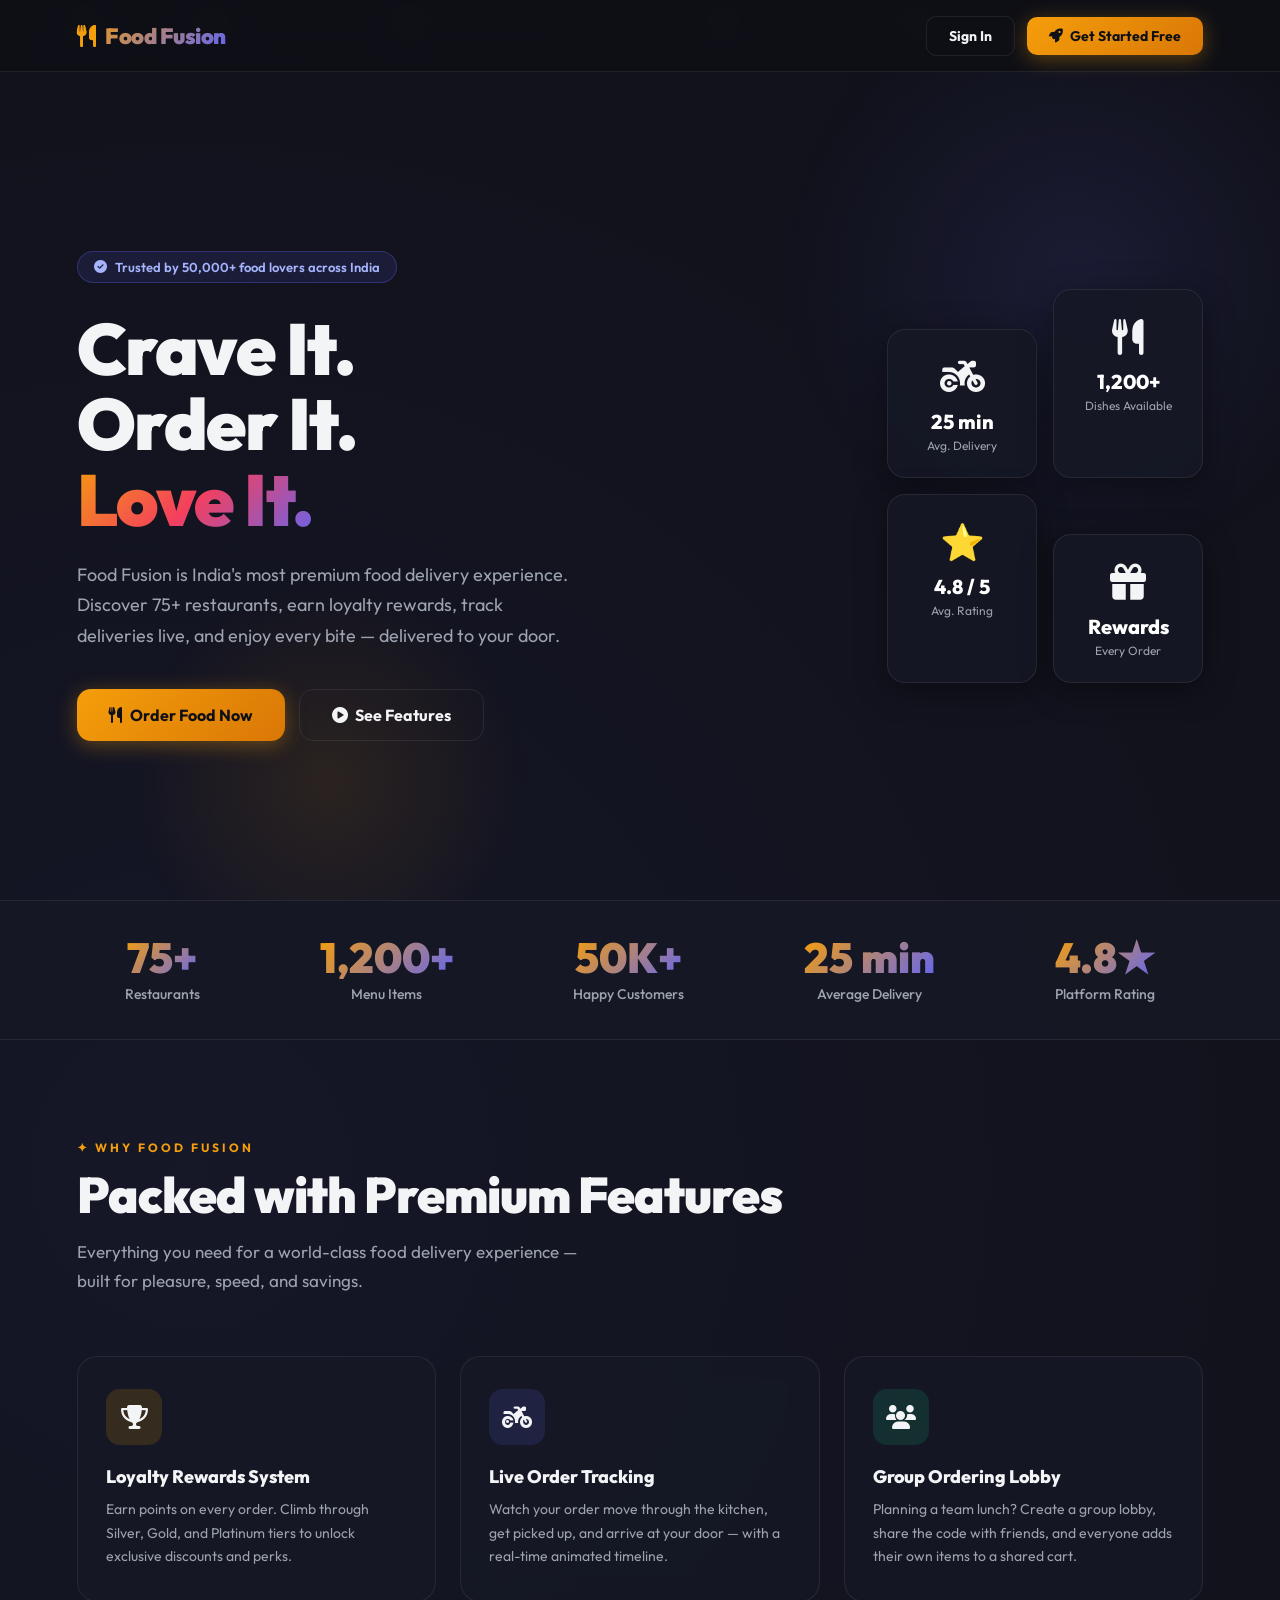
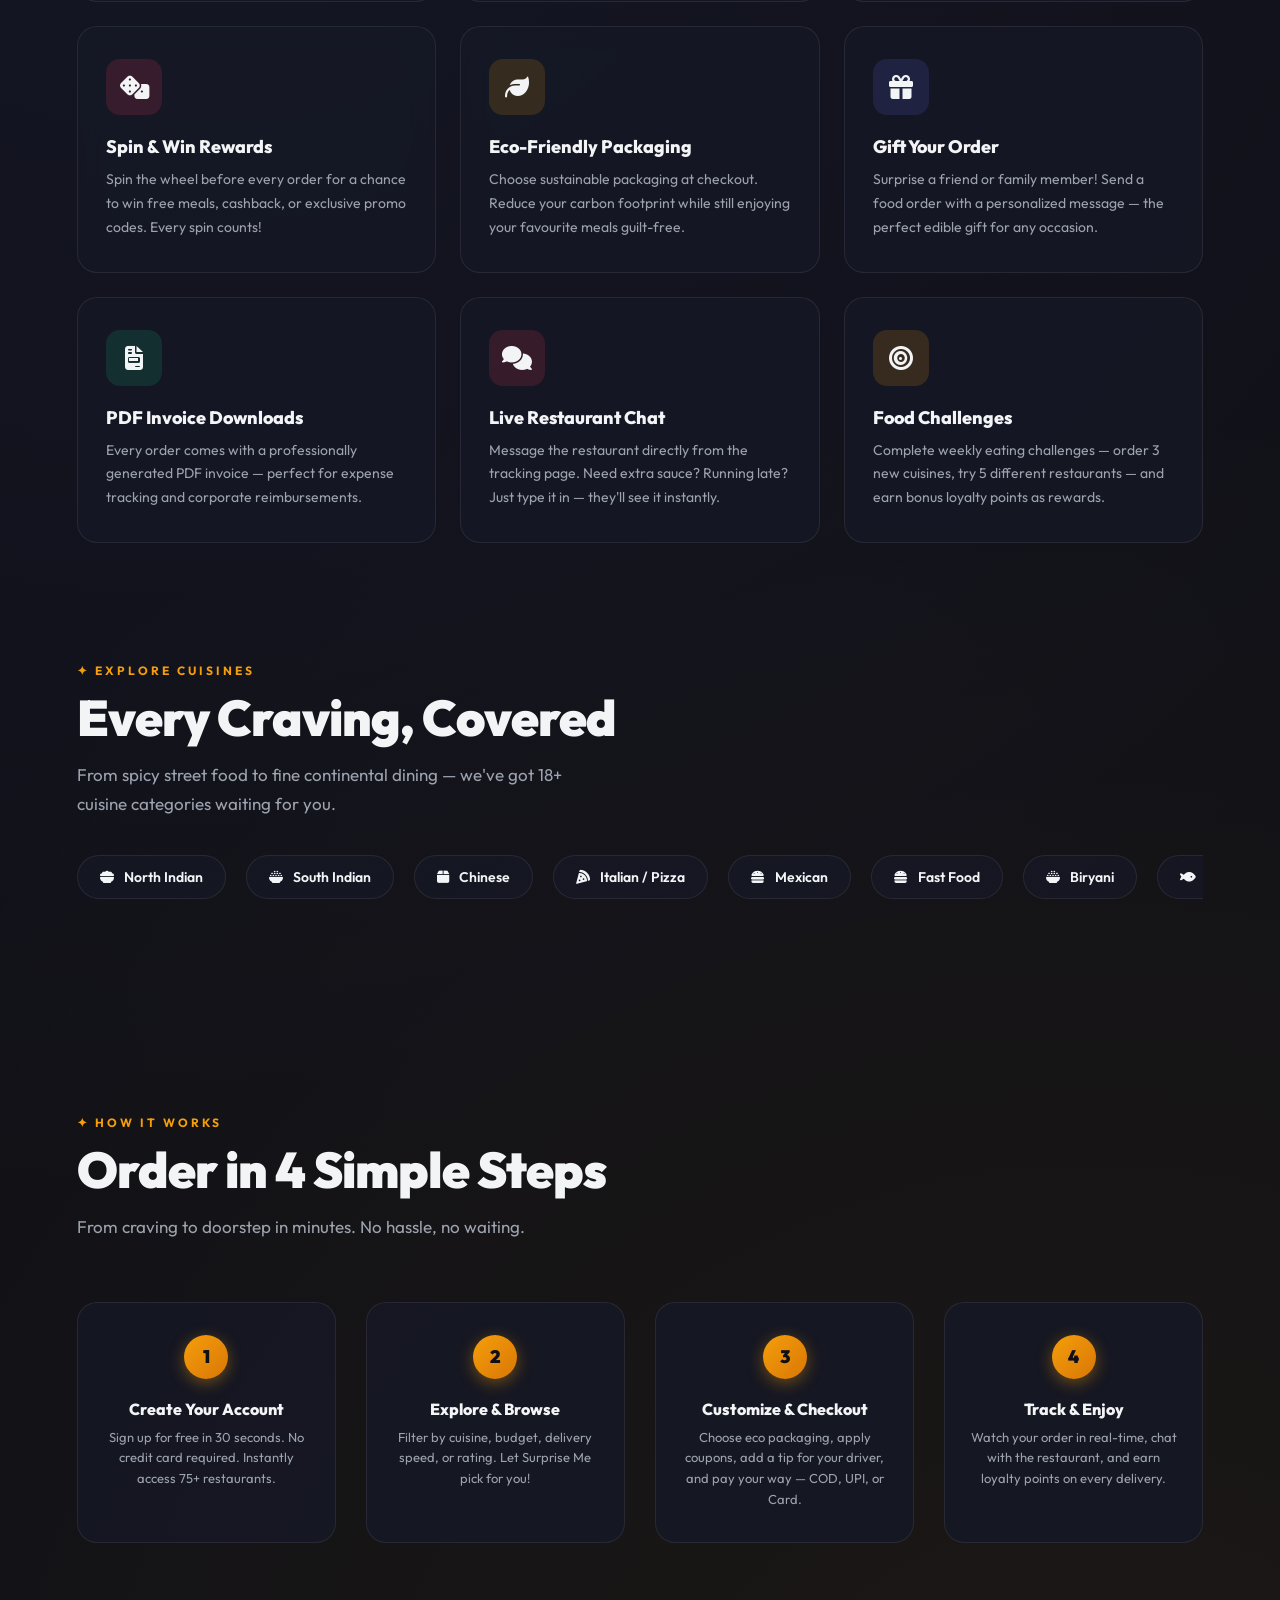
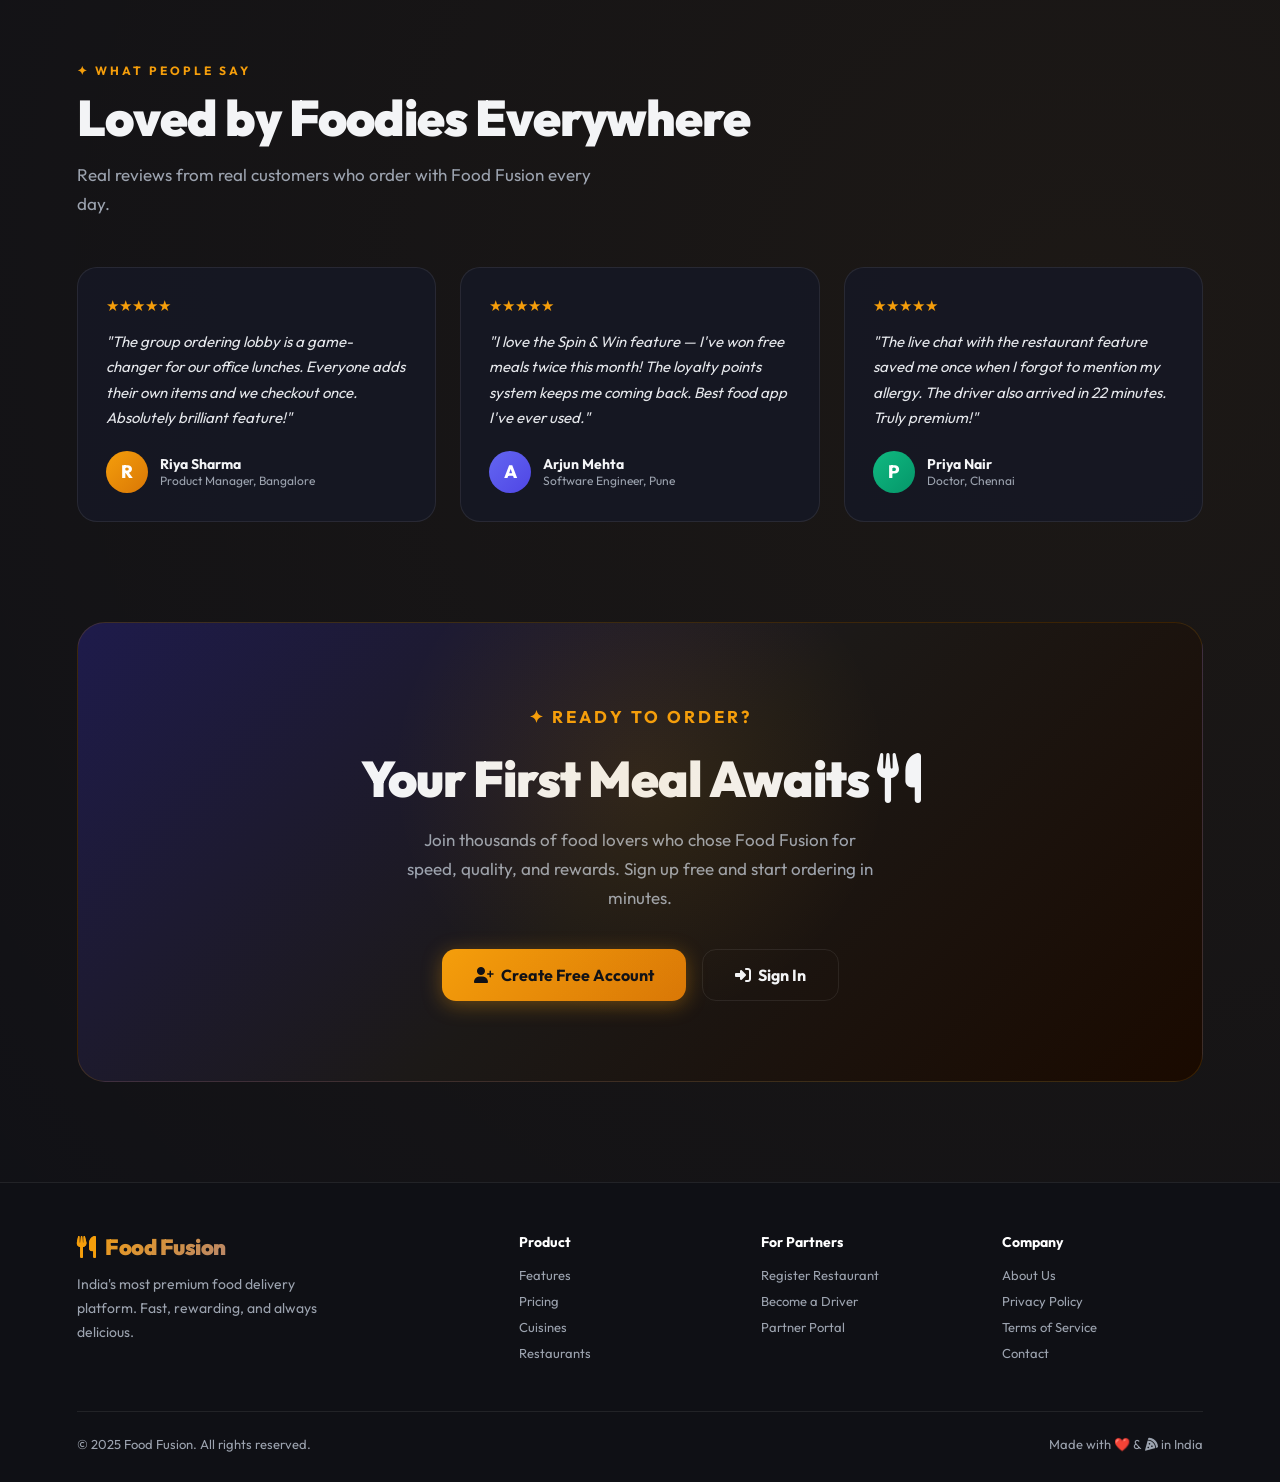
==== src/main/resources/static/landing.html @ e440d413 "first commit" ====
<!DOCTYPE html>
<html lang="en">
<head>
    <meta charset="UTF-8">
    <meta name="viewport" content="width=device-width, initial-scale=1.0">
    <meta name="description" content="Food Fusion — India's most premium food delivery experience. Discover restaurants, earn loyalty rewards, and enjoy lightning-fast delivery.">
    <title>Food Fusion — Premium Food Delivery</title>
    <link rel="stylesheet" href="https://cdnjs.cloudflare.com/ajax/libs/font-awesome/6.4.0/css/all.min.css">
    <link href="https://fonts.googleapis.com/css2?family=Outfit:wght@300;400;500;600;700;800;900&display=swap" rel="stylesheet">
    <style>
        :root {
            --amber: #f59e0b;
            --indigo: #6366f1;
            --emerald: #10b981;
            --rose: #f43f5e;
            --dark: #0f1016;
            --card: rgba(22, 24, 37, 0.85);
            --border: rgba(255,255,255,0.08);
            --muted: #9ca3af;
        }

        * { margin: 0; padding: 0; box-sizing: border-box; }

        body {
            background: var(--dark);
            color: #f3f4f6;
            font-family: 'Outfit', sans-serif;
            overflow-x: hidden;
            background-image:
                radial-gradient(circle at 15% 25%, rgba(99,102,241,0.08) 0%, transparent 45%),
                radial-gradient(circle at 85% 75%, rgba(245,158,11,0.06) 0%, transparent 45%);
        }

        /* ─── NAVBAR ─── */
        nav {
            display: flex;
            justify-content: space-between;
            align-items: center;
            padding: 0 6%;
            height: 72px;
            position: sticky;
            top: 0;
            z-index: 100;
            background: rgba(15, 16, 22, 0.85);
            backdrop-filter: blur(16px);
            border-bottom: 1px solid var(--border);
        }

        .logo {
            font-size: 22px;
            font-weight: 900;
            background: linear-gradient(135deg, #f59e0b, #6366f1);
            -webkit-background-clip: text;
            -webkit-text-fill-color: transparent;
            display: flex;
            align-items: center;
            gap: 10px;
            letter-spacing: -0.5px;
        }

        .logo i { -webkit-text-fill-color: #f59e0b; }

        .nav-cta {
            display: flex;
            gap: 12px;
            align-items: center;
        }

        .btn {
            padding: 10px 22px;
            border-radius: 10px;
            font-weight: 700;
            font-size: 14px;
            border: none;
            cursor: pointer;
            text-decoration: none;
            display: inline-flex;
            align-items: center;
            gap: 7px;
            transition: all 0.25s ease;
            font-family: 'Outfit', sans-serif;
        }

        .btn-outline {
            background: transparent;
            border: 1.5px solid var(--border);
            color: #f3f4f6;
        }

        .btn-outline:hover { border-color: var(--amber); color: var(--amber); }

        .btn-primary {
            background: linear-gradient(135deg, #f59e0b, #d97706);
            color: #0f1016;
            box-shadow: 0 4px 20px rgba(245,158,11,0.35);
        }

        .btn-primary:hover {
            transform: translateY(-2px);
            box-shadow: 0 8px 28px rgba(245,158,11,0.45);
        }

        /* ─── HERO ─── */
        .hero {
            min-height: 92vh;
            display: flex;
            align-items: center;
            padding: 80px 6% 60px;
            position: relative;
            overflow: hidden;
        }

        .hero::before {
            content: '';
            position: absolute;
            width: 600px;
            height: 600px;
            background: radial-gradient(circle, rgba(99,102,241,0.12) 0%, transparent 70%);
            top: -100px;
            right: -100px;
            pointer-events: none;
        }

        .hero::after {
            content: '';
            position: absolute;
            width: 400px;
            height: 400px;
            background: radial-gradient(circle, rgba(245,158,11,0.1) 0%, transparent 70%);
            bottom: -80px;
            left: 10%;
            pointer-events: none;
        }

        .hero-content { max-width: 620px; z-index: 1; }

        .hero-badge {
            display: inline-flex;
            align-items: center;
            gap: 8px;
            background: rgba(99,102,241,0.12);
            border: 1px solid rgba(99,102,241,0.3);
            padding: 7px 16px;
            border-radius: 50px;
            font-size: 13px;
            font-weight: 600;
            color: #a5b4fc;
            margin-bottom: 28px;
            animation: slideDown 0.6s ease;
        }

        .hero h1 {
            font-size: clamp(42px, 6vw, 72px);
            font-weight: 900;
            line-height: 1.05;
            letter-spacing: -1.5px;
            margin-bottom: 22px;
            animation: slideUp 0.7s ease;
        }

        .hero h1 .gradient-text {
            background: linear-gradient(135deg, #f59e0b 0%, #f43f5e 50%, #6366f1 100%);
            -webkit-background-clip: text;
            -webkit-text-fill-color: transparent;
        }

        .hero p {
            font-size: 18px;
            color: var(--muted);
            line-height: 1.7;
            margin-bottom: 38px;
            max-width: 500px;
            animation: slideUp 0.8s ease;
        }

        .hero-actions {
            display: flex;
            gap: 14px;
            flex-wrap: wrap;
            animation: slideUp 0.9s ease;
        }

        .btn-large { padding: 15px 32px; font-size: 16px; border-radius: 14px; }

        .hero-floater {
            position: absolute;
            right: 6%;
            top: 50%;
            transform: translateY(-50%);
            display: grid;
            grid-template-columns: 1fr 1fr;
            gap: 16px;
            z-index: 1;
            animation: floatIn 1s ease;
        }

        @media (max-width: 900px) { .hero-floater { display: none; } }

        .float-card {
            background: var(--card);
            border: 1px solid var(--border);
            border-radius: 18px;
            padding: 24px;
            backdrop-filter: blur(12px);
            box-shadow: 0 8px 32px rgba(0,0,0,0.4);
            text-align: center;
            min-width: 150px;
            transition: transform 0.3s ease;
        }

        .float-card:hover { transform: translateY(-6px); }

        .float-card .icon { font-size: 36px; margin-bottom: 10px; }
        .float-card .label { font-size: 12px; color: var(--muted); }
        .float-card .value { font-size: 20px; font-weight: 800; color: #fff; margin: 4px 0; }

        /* ─── STATS ─── */
        .stats-bar {
            background: var(--card);
            border-top: 1px solid var(--border);
            border-bottom: 1px solid var(--border);
            padding: 36px 6%;
            display: flex;
            justify-content: space-around;
            flex-wrap: wrap;
            gap: 24px;
        }

        .stat-item { text-align: center; }
        .stat-num {
            font-size: 42px;
            font-weight: 900;
            background: linear-gradient(135deg, #f59e0b, #6366f1);
            -webkit-background-clip: text;
            -webkit-text-fill-color: transparent;
            line-height: 1;
        }
        .stat-label { font-size: 14px; color: var(--muted); margin-top: 6px; font-weight: 500; }

        /* ─── SECTIONS ─── */
        section { padding: 100px 6%; }

        .section-tag {
            font-size: 12px;
            font-weight: 700;
            letter-spacing: 3px;
            text-transform: uppercase;
            color: var(--amber);
            margin-bottom: 12px;
        }

        .section-title {
            font-size: clamp(32px, 4vw, 50px);
            font-weight: 900;
            letter-spacing: -1px;
            margin-bottom: 16px;
            line-height: 1.1;
        }

        .section-subtitle {
            font-size: 17px;
            color: var(--muted);
            line-height: 1.7;
            max-width: 520px;
            margin-bottom: 60px;
        }

        /* ─── FEATURES ─── */
        .features-grid {
            display: grid;
            grid-template-columns: repeat(auto-fit, minmax(280px, 1fr));
            gap: 24px;
        }

        .feature-card {
            background: var(--card);
            border: 1px solid var(--border);
            border-radius: 20px;
            padding: 32px 28px;
            backdrop-filter: blur(12px);
            transition: all 0.3s ease;
            position: relative;
            overflow: hidden;
        }

        .feature-card::before {
            content: '';
            position: absolute;
            inset: 0;
            background: linear-gradient(135deg, var(--glow-color, rgba(245,158,11,0)), transparent 60%);
            opacity: 0;
            transition: opacity 0.3s;
        }

        .feature-card:hover { transform: translateY(-6px); box-shadow: 0 20px 60px rgba(0,0,0,0.5); }
        .feature-card:hover::before { opacity: 1; }

        .feature-icon {
            width: 56px;
            height: 56px;
            border-radius: 14px;
            display: flex;
            align-items: center;
            justify-content: center;
            font-size: 24px;
            margin-bottom: 20px;
        }

        .feature-card h3 { font-size: 18px; font-weight: 800; margin-bottom: 10px; }
        .feature-card p { font-size: 14px; color: var(--muted); line-height: 1.7; }

        /* ─── CUISINES ─── */
        .cuisines-scroll {
            display: flex;
            gap: 20px;
            overflow-x: auto;
            padding-bottom: 16px;
            scrollbar-width: none;
        }

        .cuisines-scroll::-webkit-scrollbar { display: none; }

        .cuisine-pill {
            flex-shrink: 0;
            background: var(--card);
            border: 1px solid var(--border);
            border-radius: 50px;
            padding: 12px 22px;
            font-size: 14px;
            font-weight: 600;
            display: flex;
            align-items: center;
            gap: 10px;
            cursor: default;
            transition: all 0.2s ease;
            white-space: nowrap;
        }

        .cuisine-pill:hover { border-color: var(--amber); color: var(--amber); transform: scale(1.04); }
        .cuisine-pill span { font-size: 22px; }

        /* ─── HOW IT WORKS ─── */
        .steps-row {
            display: grid;
            grid-template-columns: repeat(auto-fit, minmax(220px, 1fr));
            gap: 30px;
        }

        .step-card {
            background: var(--card);
            border: 1px solid var(--border);
            border-radius: 20px;
            padding: 32px 24px;
            text-align: center;
            position: relative;
        }

        .step-num {
            width: 44px;
            height: 44px;
            border-radius: 50%;
            background: linear-gradient(135deg, #f59e0b, #d97706);
            color: #0f1016;
            font-weight: 900;
            font-size: 18px;
            display: flex;
            align-items: center;
            justify-content: center;
            margin: 0 auto 20px;
            box-shadow: 0 4px 16px rgba(245,158,11,0.4);
        }

        .step-card h3 { font-size: 16px; font-weight: 800; margin-bottom: 8px; }
        .step-card p { font-size: 13px; color: var(--muted); line-height: 1.6; }

        /* ─── TESTIMONIALS ─── */
        .testimonials-grid {
            display: grid;
            grid-template-columns: repeat(auto-fit, minmax(300px, 1fr));
            gap: 24px;
        }

        .testimonial-card {
            background: var(--card);
            border: 1px solid var(--border);
            border-radius: 20px;
            padding: 28px;
        }

        .stars { color: var(--amber); font-size: 15px; margin-bottom: 14px; }
        .testimonial-text { font-size: 15px; color: #e5e7eb; line-height: 1.7; margin-bottom: 20px; font-style: italic; }

        .reviewer {
            display: flex;
            align-items: center;
            gap: 12px;
        }

        .avatar {
            width: 42px;
            height: 42px;
            border-radius: 50%;
            display: flex;
            align-items: center;
            justify-content: center;
            font-size: 18px;
            font-weight: 800;
            color: #fff;
        }

        .reviewer-name { font-weight: 700; font-size: 14px; }
        .reviewer-role { font-size: 12px; color: var(--muted); }

        /* ─── CTA BANNER ─── */
        .cta-section {
            margin: 0 6% 100px;
            border-radius: 28px;
            background: linear-gradient(135deg, #1e1b4b 0%, #1c1917 50%, #1a0a00 100%);
            border: 1px solid rgba(245,158,11,0.15);
            padding: 80px 60px;
            text-align: center;
            position: relative;
            overflow: hidden;
        }

        .cta-section::before {
            content: '';
            position: absolute;
            width: 500px;
            height: 500px;
            background: radial-gradient(circle, rgba(245,158,11,0.1) 0%, transparent 70%);
            top: -100px;
            left: 50%;
            transform: translateX(-50%);
            pointer-events: none;
        }

        .cta-section h2 { font-size: clamp(28px, 4vw, 50px); font-weight: 900; margin-bottom: 16px; letter-spacing: -1px; }
        .cta-section p { font-size: 17px; color: var(--muted); max-width: 480px; margin: 0 auto 36px; line-height: 1.7; }

        /* ─── FOOTER ─── */
        footer {
            background: rgba(15,16,22,0.95);
            border-top: 1px solid var(--border);
            padding: 50px 6% 30px;
        }

        .footer-grid {
            display: grid;
            grid-template-columns: 2fr 1fr 1fr 1fr;
            gap: 40px;
            margin-bottom: 40px;
        }

        @media (max-width: 768px) { .footer-grid { grid-template-columns: 1fr 1fr; } }

        .footer-brand p { font-size: 14px; color: var(--muted); line-height: 1.7; margin-top: 12px; max-width: 260px; }

        .footer-col h4 { font-size: 14px; font-weight: 700; margin-bottom: 16px; color: #fff; }
        .footer-col a {
            display: block;
            font-size: 13px;
            color: var(--muted);
            text-decoration: none;
            margin-bottom: 10px;
            transition: color 0.2s;
            cursor: default;
        }
        .footer-col a:hover { color: var(--amber); }

        .footer-bottom {
            border-top: 1px solid var(--border);
            padding-top: 24px;
            display: flex;
            justify-content: space-between;
            align-items: center;
            flex-wrap: wrap;
            gap: 12px;
            font-size: 13px;
            color: var(--muted);
        }

        /* ─── ANIMATIONS ─── */
        @keyframes slideDown { from { opacity:0; transform:translateY(-20px); } to { opacity:1; transform:translateY(0); } }
        @keyframes slideUp   { from { opacity:0; transform:translateY(30px); } to { opacity:1; transform:translateY(0); } }
        @keyframes floatIn   { from { opacity:0; transform:translateY(-50%) translateX(40px); } to { opacity:1; transform:translateY(-50%) translateX(0); } }

        @keyframes pulse-glow {
            0%, 100% { box-shadow: 0 0 0 0 rgba(245,158,11,0.4); }
            50% { box-shadow: 0 0 0 12px rgba(245,158,11,0); }
        }

        .pulse { animation: pulse-glow 2.5s infinite; }

        /* Floating food emojis bg */
        .food-bg-emoji {
            position: fixed;
            font-size: 2.5rem;
            opacity: 0.03;
            pointer-events: none;
            animation: floatEmoji linear infinite;
            z-index: 0;
        }

        @keyframes floatEmoji {
            from { transform: translateY(110vh) rotate(0deg); }
            to   { transform: translateY(-10vh) rotate(360deg); }
        }
    </style>
</head>
<body>

    <!-- Ambient floating food emojis -->
    <div class="food-bg-emoji" style="left:5%;  animation-duration:18s; animation-delay:0s;"><i class="fa-solid fa-pizza-slice"></i></div>
    <div class="food-bg-emoji" style="left:15%; animation-duration:22s; animation-delay:3s;"><i class="fa-solid fa-burger"></i></div>
    <div class="food-bg-emoji" style="left:30%; animation-duration:16s; animation-delay:6s;">🍣</div>
    <div class="food-bg-emoji" style="left:55%; animation-duration:20s; animation-delay:1s;"><i class="fa-solid fa-burger"></i></div>
    <div class="food-bg-emoji" style="left:70%; animation-duration:24s; animation-delay:4s;"><i class="fa-solid fa-bowl-food"></i></div>
    <div class="food-bg-emoji" style="left:85%; animation-duration:17s; animation-delay:8s;"><i class="fa-solid fa-ice-cream"></i></div>

    <!-- ═══════ NAVBAR ═══════ -->
    <nav>
        <div class="logo">
            <i class="fa-solid fa-utensils"></i>
            Food Fusion
        </div>
        <div class="nav-cta">
            <a href="/app" class="btn btn-outline">Sign In</a>
            <a href="/app#/register" class="btn btn-primary pulse">
                <i class="fa-solid fa-rocket"></i> Get Started Free
            </a>
        </div>
    </nav>

    <!-- ═══════ HERO ═══════ -->
    <section class="hero">
        <div class="hero-content">
            <div class="hero-badge">
                <i class="fa-solid fa-circle-check"></i>
                Trusted by 50,000+ food lovers across India
            </div>
            <h1>
                Crave It.<br>
                Order It.<br>
                <span class="gradient-text">Love It.</span>
            </h1>
            <p>Food Fusion is India's most premium food delivery experience. Discover 75+ restaurants, earn loyalty rewards, track deliveries live, and enjoy every bite — delivered to your door.</p>
            <div class="hero-actions">
                <a href="/app" class="btn btn-primary btn-large">
                    <i class="fa-solid fa-utensils"></i> Order Food Now
                </a>
                <a href="#features" class="btn btn-outline btn-large">
                    <i class="fa-solid fa-play-circle"></i> See Features
                </a>
            </div>
        </div>

        <!-- Floating Stats Cards -->
        <div class="hero-floater">
            <div class="float-card" style="margin-top:40px;">
                <div class="icon"><i class="fa-solid fa-motorcycle"></i></div>
                <div class="value">25 min</div>
                <div class="label">Avg. Delivery</div>
            </div>
            <div class="float-card">
                <div class="icon"><i class="fa-solid fa-utensils"></i></div>
                <div class="value">1,200+</div>
                <div class="label">Dishes Available</div>
            </div>
            <div class="float-card">
                <div class="icon">⭐</div>
                <div class="value">4.8 / 5</div>
                <div class="label">Avg. Rating</div>
            </div>
            <div class="float-card" style="margin-top:40px;">
                <div class="icon"><i class="fa-solid fa-gift"></i></div>
                <div class="value">Rewards</div>
                <div class="label">Every Order</div>
            </div>
        </div>
    </section>

    <!-- ═══════ STATS BAR ═══════ -->
    <div class="stats-bar">
        <div class="stat-item">
            <div class="stat-num">75+</div>
            <div class="stat-label">Restaurants</div>
        </div>
        <div class="stat-item">
            <div class="stat-num">1,200+</div>
            <div class="stat-label">Menu Items</div>
        </div>
        <div class="stat-item">
            <div class="stat-num">50K+</div>
            <div class="stat-label">Happy Customers</div>
        </div>
        <div class="stat-item">
            <div class="stat-num">25 min</div>
            <div class="stat-label">Average Delivery</div>
        </div>
        <div class="stat-item">
            <div class="stat-num">4.8★</div>
            <div class="stat-label">Platform Rating</div>
        </div>
    </div>

    <!-- ═══════ FEATURES ═══════ -->
    <section id="features">
        <p class="section-tag">✦ Why Food Fusion</p>
        <h2 class="section-title">Packed with Premium Features</h2>
        <p class="section-subtitle">Everything you need for a world-class food delivery experience — built for pleasure, speed, and savings.</p>

        <div class="features-grid">
            <div class="feature-card" style="--glow-color: rgba(245,158,11,0.08);">
                <div class="feature-icon" style="background: rgba(245,158,11,0.15);"><i class="fa-solid fa-trophy"></i></div>
                <h3>Loyalty Rewards System</h3>
                <p>Earn points on every order. Climb through Silver, Gold, and Platinum tiers to unlock exclusive discounts and perks.</p>
            </div>
            <div class="feature-card" style="--glow-color: rgba(99,102,241,0.08);">
                <div class="feature-icon" style="background: rgba(99,102,241,0.15);"><i class="fa-solid fa-motorcycle"></i></div>
                <h3>Live Order Tracking</h3>
                <p>Watch your order move through the kitchen, get picked up, and arrive at your door — with a real-time animated timeline.</p>
            </div>
            <div class="feature-card" style="--glow-color: rgba(16,185,129,0.08);">
                <div class="feature-icon" style="background: rgba(16,185,129,0.15);"><i class="fa-solid fa-users"></i></div>
                <h3>Group Ordering Lobby</h3>
                <p>Planning a team lunch? Create a group lobby, share the code with friends, and everyone adds their own items to a shared cart.</p>
            </div>
            <div class="feature-card" style="--glow-color: rgba(244,63,94,0.08);">
                <div class="feature-icon" style="background: rgba(244,63,94,0.15);"><i class="fa-solid fa-dice"></i></div>
                <h3>Spin & Win Rewards</h3>
                <p>Spin the wheel before every order for a chance to win free meals, cashback, or exclusive promo codes. Every spin counts!</p>
            </div>
            <div class="feature-card" style="--glow-color: rgba(245,158,11,0.08);">
                <div class="feature-icon" style="background: rgba(245,158,11,0.15);"><i class="fa-solid fa-leaf"></i></div>
                <h3>Eco-Friendly Packaging</h3>
                <p>Choose sustainable packaging at checkout. Reduce your carbon footprint while still enjoying your favourite meals guilt-free.</p>
            </div>
            <div class="feature-card" style="--glow-color: rgba(99,102,241,0.08);">
                <div class="feature-icon" style="background: rgba(99,102,241,0.15);"><i class="fa-solid fa-gift"></i></div>
                <h3>Gift Your Order</h3>
                <p>Surprise a friend or family member! Send a food order with a personalized message — the perfect edible gift for any occasion.</p>
            </div>
            <div class="feature-card" style="--glow-color: rgba(16,185,129,0.08);">
                <div class="feature-icon" style="background: rgba(16,185,129,0.15);"><i class="fa-solid fa-file-invoice"></i></div>
                <h3>PDF Invoice Downloads</h3>
                <p>Every order comes with a professionally generated PDF invoice — perfect for expense tracking and corporate reimbursements.</p>
            </div>
            <div class="feature-card" style="--glow-color: rgba(244,63,94,0.08);">
                <div class="feature-icon" style="background: rgba(244,63,94,0.15);"><i class="fa-solid fa-comments"></i></div>
                <h3>Live Restaurant Chat</h3>
                <p>Message the restaurant directly from the tracking page. Need extra sauce? Running late? Just type it in — they'll see it instantly.</p>
            </div>
            <div class="feature-card" style="--glow-color: rgba(245,158,11,0.08);">
                <div class="feature-icon" style="background: rgba(245,158,11,0.15);"><i class="fa-solid fa-bullseye"></i></div>
                <h3>Food Challenges</h3>
                <p>Complete weekly eating challenges — order 3 new cuisines, try 5 different restaurants — and earn bonus loyalty points as rewards.</p>
            </div>
        </div>
    </section>

    <!-- ═══════ CUISINES ═══════ -->
    <section style="padding-top: 20px;">
        <p class="section-tag">✦ Explore Cuisines</p>
        <h2 class="section-title">Every Craving, Covered</h2>
        <p class="section-subtitle" style="margin-bottom: 36px;">From spicy street food to fine continental dining — we've got 18+ cuisine categories waiting for you.</p>
        <div class="cuisines-scroll">
            <div class="cuisine-pill"><i class="fa-solid fa-bowl-food"></i> North Indian</div>
            <div class="cuisine-pill"><i class="fa-solid fa-bowl-rice"></i> South Indian</div>
            <div class="cuisine-pill"><i class="fa-solid fa-box"></i> Chinese</div>
            <div class="cuisine-pill"><i class="fa-solid fa-pizza-slice"></i> Italian / Pizza</div>
            <div class="cuisine-pill"><i class="fa-solid fa-burger"></i> Mexican</div>
            <div class="cuisine-pill"><i class="fa-solid fa-burger"></i> Fast Food</div>
            <div class="cuisine-pill"><i class="fa-solid fa-bowl-rice"></i> Biryani</div>
            <div class="cuisine-pill"><i class="fa-solid fa-fish"></i> Seafood</div>
            <div class="cuisine-pill"><i class="fa-solid fa-drumstick-bite"></i> Mughlai</div>
            <div class="cuisine-pill"><i class="fa-solid fa-bowl-food"></i> Thai</div>
            <div class="cuisine-pill"><i class="fa-solid fa-box"></i> Japanese</div>
            <div class="cuisine-pill"><i class="fa-solid fa-carrot"></i> Continental</div>
            <div class="cuisine-pill"><i class="fa-solid fa-ice-cream"></i> Bakery & Desserts</div>
            <div class="cuisine-pill"><i class="fa-solid fa-mug-hot"></i> Beverages & Juices</div>
            <div class="cuisine-pill"><i class="fa-solid fa-hotdog"></i> Street Food</div>
            <div class="cuisine-pill"><i class="fa-solid fa-seedling"></i> Vegan</div>
            <div class="cuisine-pill"><i class="fa-solid fa-carrot"></i> Healthy & Salads</div>
        </div>
    </section>

    <!-- ═══════ HOW IT WORKS ═══════ -->
    <section>
        <p class="section-tag">✦ How It Works</p>
        <h2 class="section-title">Order in 4 Simple Steps</h2>
        <p class="section-subtitle">From craving to doorstep in minutes. No hassle, no waiting.</p>

        <div class="steps-row">
            <div class="step-card">
                <div class="step-num">1</div>
                <h3>Create Your Account</h3>
                <p>Sign up for free in 30 seconds. No credit card required. Instantly access 75+ restaurants.</p>
            </div>
            <div class="step-card">
                <div class="step-num">2</div>
                <h3>Explore & Browse</h3>
                <p>Filter by cuisine, budget, delivery speed, or rating. Let Surprise Me pick for you!</p>
            </div>
            <div class="step-card">
                <div class="step-num">3</div>
                <h3>Customize & Checkout</h3>
                <p>Choose eco packaging, apply coupons, add a tip for your driver, and pay your way — COD, UPI, or Card.</p>
            </div>
            <div class="step-card">
                <div class="step-num">4</div>
                <h3>Track & Enjoy</h3>
                <p>Watch your order in real-time, chat with the restaurant, and earn loyalty points on every delivery.</p>
            </div>
        </div>
    </section>

    <!-- ═══════ TESTIMONIALS ═══════ -->
    <section style="padding-top: 20px;">
        <p class="section-tag">✦ What People Say</p>
        <h2 class="section-title">Loved by Foodies Everywhere</h2>
        <p class="section-subtitle" style="margin-bottom: 48px;">Real reviews from real customers who order with Food Fusion every day.</p>

        <div class="testimonials-grid">
            <div class="testimonial-card">
                <div class="stars">★★★★★</div>
                <p class="testimonial-text">"The group ordering lobby is a game-changer for our office lunches. Everyone adds their own items and we checkout once. Absolutely brilliant feature!"</p>
                <div class="reviewer">
                    <div class="avatar" style="background: linear-gradient(135deg, #f59e0b, #d97706);">R</div>
                    <div>
                        <div class="reviewer-name">Riya Sharma</div>
                        <div class="reviewer-role">Product Manager, Bangalore</div>
                    </div>
                </div>
            </div>

            <div class="testimonial-card">
                <div class="stars">★★★★★</div>
                <p class="testimonial-text">"I love the Spin & Win feature — I've won free meals twice this month! The loyalty points system keeps me coming back. Best food app I've ever used."</p>
                <div class="reviewer">
                    <div class="avatar" style="background: linear-gradient(135deg, #6366f1, #4f46e5);">A</div>
                    <div>
                        <div class="reviewer-name">Arjun Mehta</div>
                        <div class="reviewer-role">Software Engineer, Pune</div>
                    </div>
                </div>
            </div>

            <div class="testimonial-card">
                <div class="stars">★★★★★</div>
                <p class="testimonial-text">"The live chat with the restaurant feature saved me once when I forgot to mention my allergy. The driver also arrived in 22 minutes. Truly premium!"</p>
                <div class="reviewer">
                    <div class="avatar" style="background: linear-gradient(135deg, #10b981, #059669);">P</div>
                    <div>
                        <div class="reviewer-name">Priya Nair</div>
                        <div class="reviewer-role">Doctor, Chennai</div>
                    </div>
                </div>
            </div>
        </div>
    </section>

    <!-- ═══════ CTA BANNER ═══════ -->
    <div class="cta-section">
        <p class="section-tag" style="color: var(--amber); margin-bottom: 16px;">✦ Ready to Order?</p>
        <h2>Your First Meal Awaits <i class="fa-solid fa-utensils"></i></h2>
        <p>Join thousands of food lovers who chose Food Fusion for speed, quality, and rewards. Sign up free and start ordering in minutes.</p>
        <div style="display:flex; gap:16px; justify-content:center; flex-wrap:wrap;">
            <a href="/app#/register" class="btn btn-primary btn-large pulse">
                <i class="fa-solid fa-user-plus"></i> Create Free Account
            </a>
            <a href="/app" class="btn btn-outline btn-large">
                <i class="fa-solid fa-right-to-bracket"></i> Sign In
            </a>
        </div>
    </div>

    <!-- ═══════ FOOTER ═══════ -->
    <footer>
        <div class="footer-grid">
            <div class="footer-brand">
                <div class="logo" style="margin-bottom:4px;">
                    <i class="fa-solid fa-utensils"></i> Food Fusion
                </div>
                <p>India's most premium food delivery platform. Fast, rewarding, and always delicious.</p>
            </div>
            <div class="footer-col">
                <h4>Product</h4>
                <a href="#features">Features</a>
                <a href="#">Pricing</a>
                <a href="#">Cuisines</a>
                <a href="#">Restaurants</a>
            </div>
            <div class="footer-col">
                <h4>For Partners</h4>
                <a href="/app#/register">Register Restaurant</a>
                <a href="/app#/register">Become a Driver</a>
                <a href="#">Partner Portal</a>
            </div>
            <div class="footer-col">
                <h4>Company</h4>
                <a href="#">About Us</a>
                <a href="#">Privacy Policy</a>
                <a href="#">Terms of Service</a>
                <a href="#">Contact</a>
            </div>
        </div>
        <div class="footer-bottom">
            <span>© 2025 Food Fusion. All rights reserved.</span>
            <span>Made with ❤️ &amp; <i class="fa-solid fa-pizza-slice"></i> in India</span>
        </div>
    </footer>

</body>
</html>
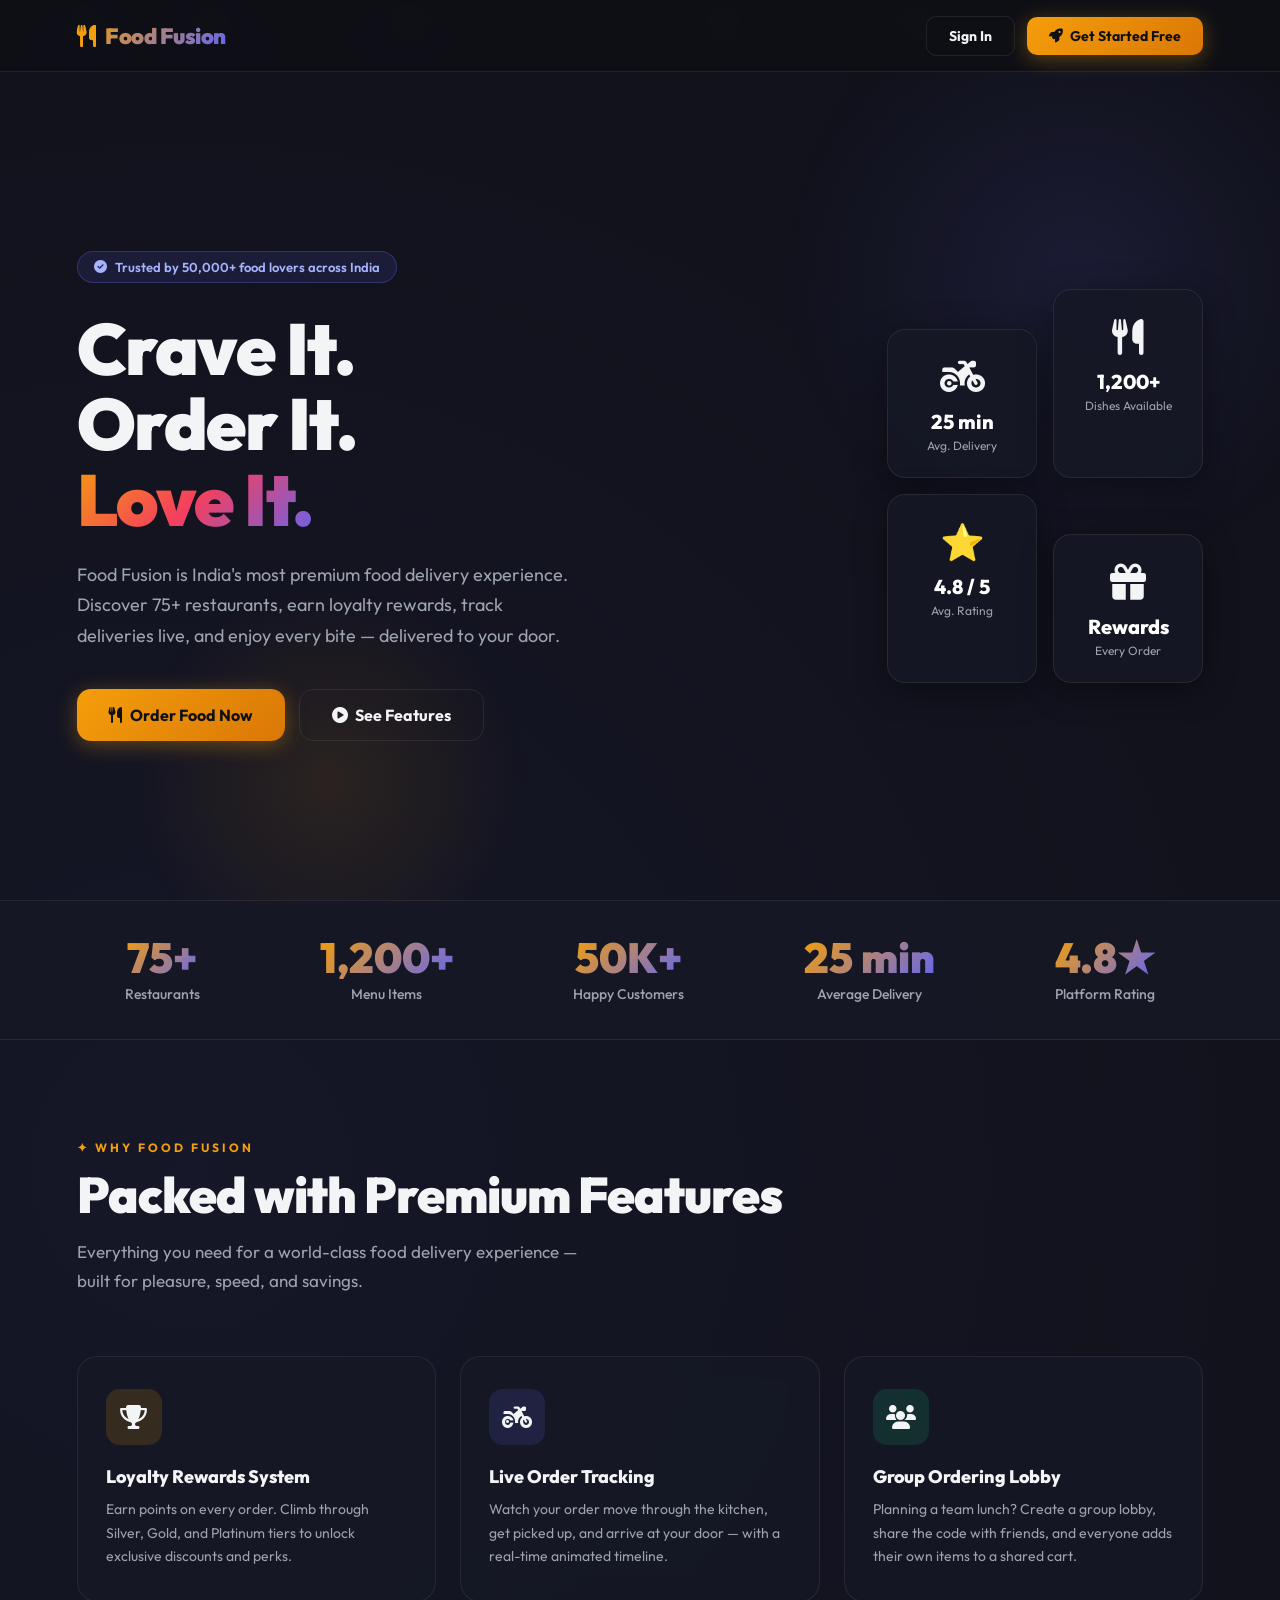
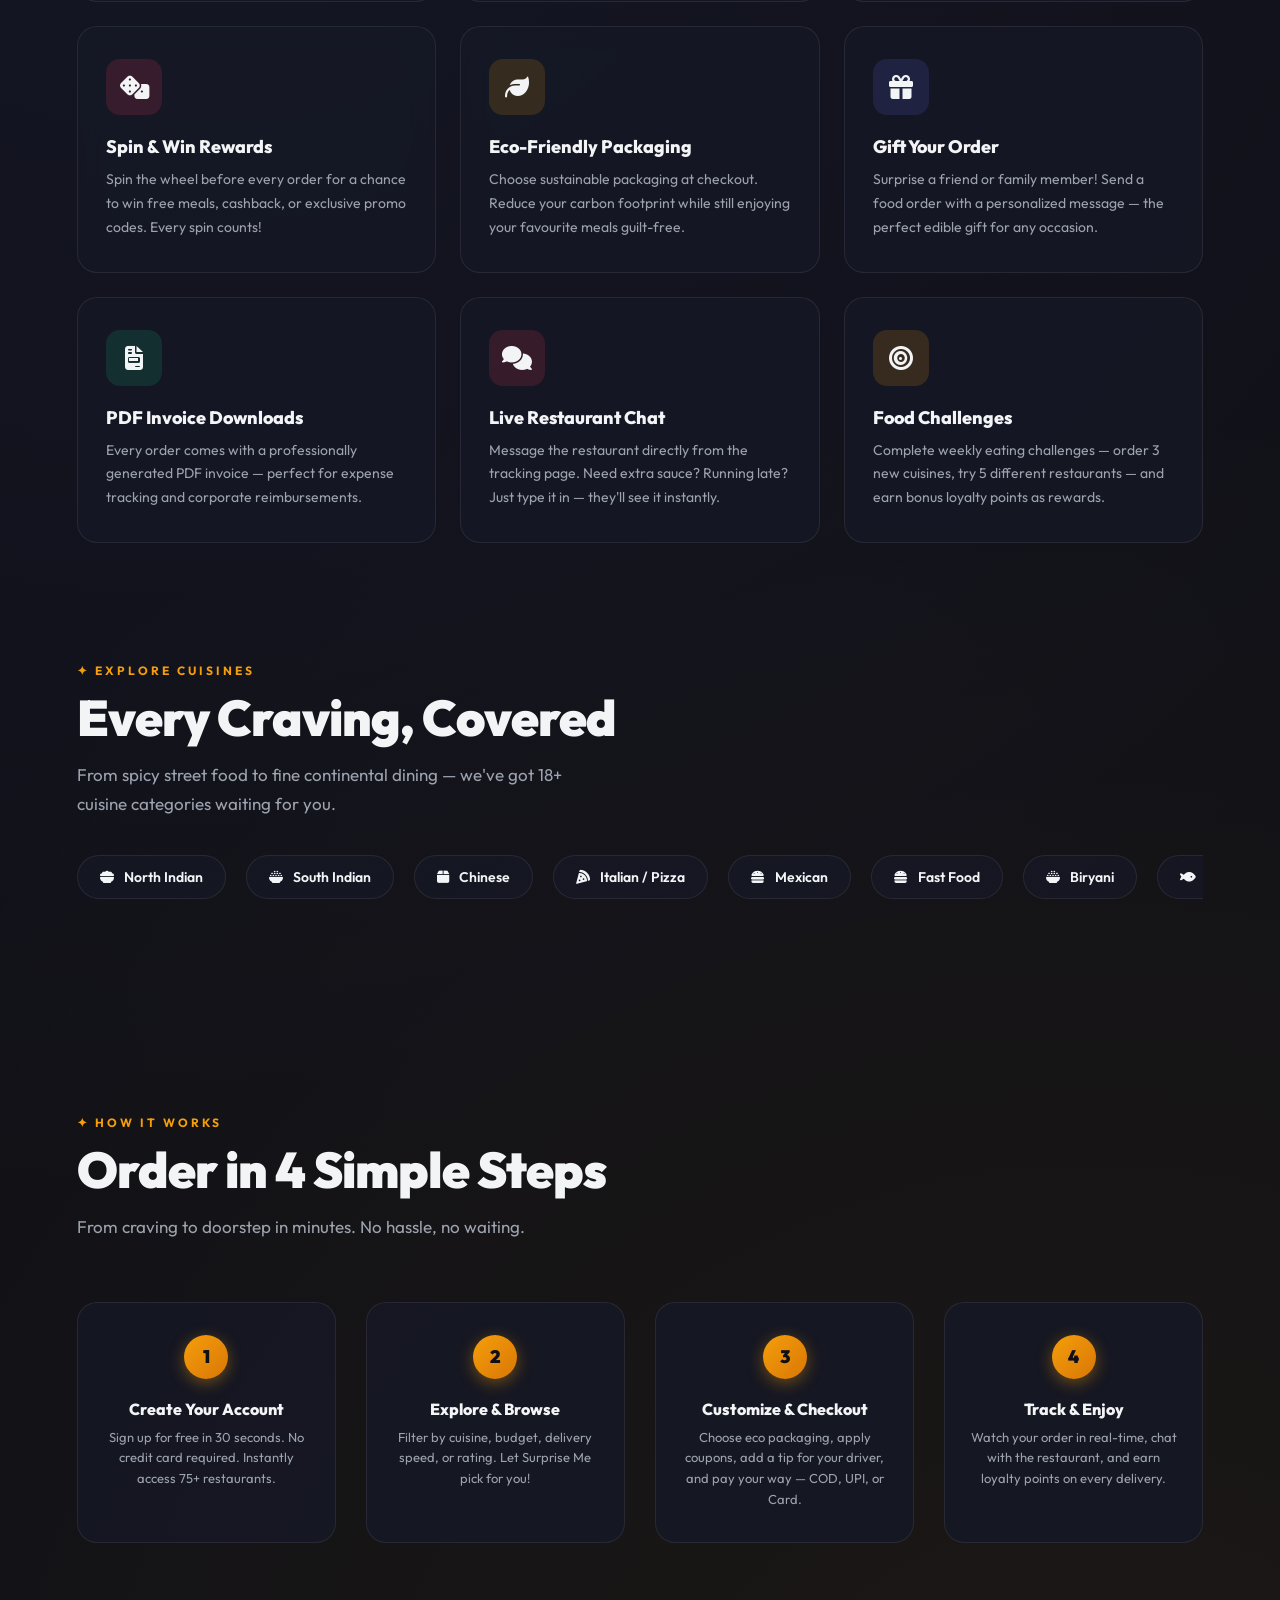
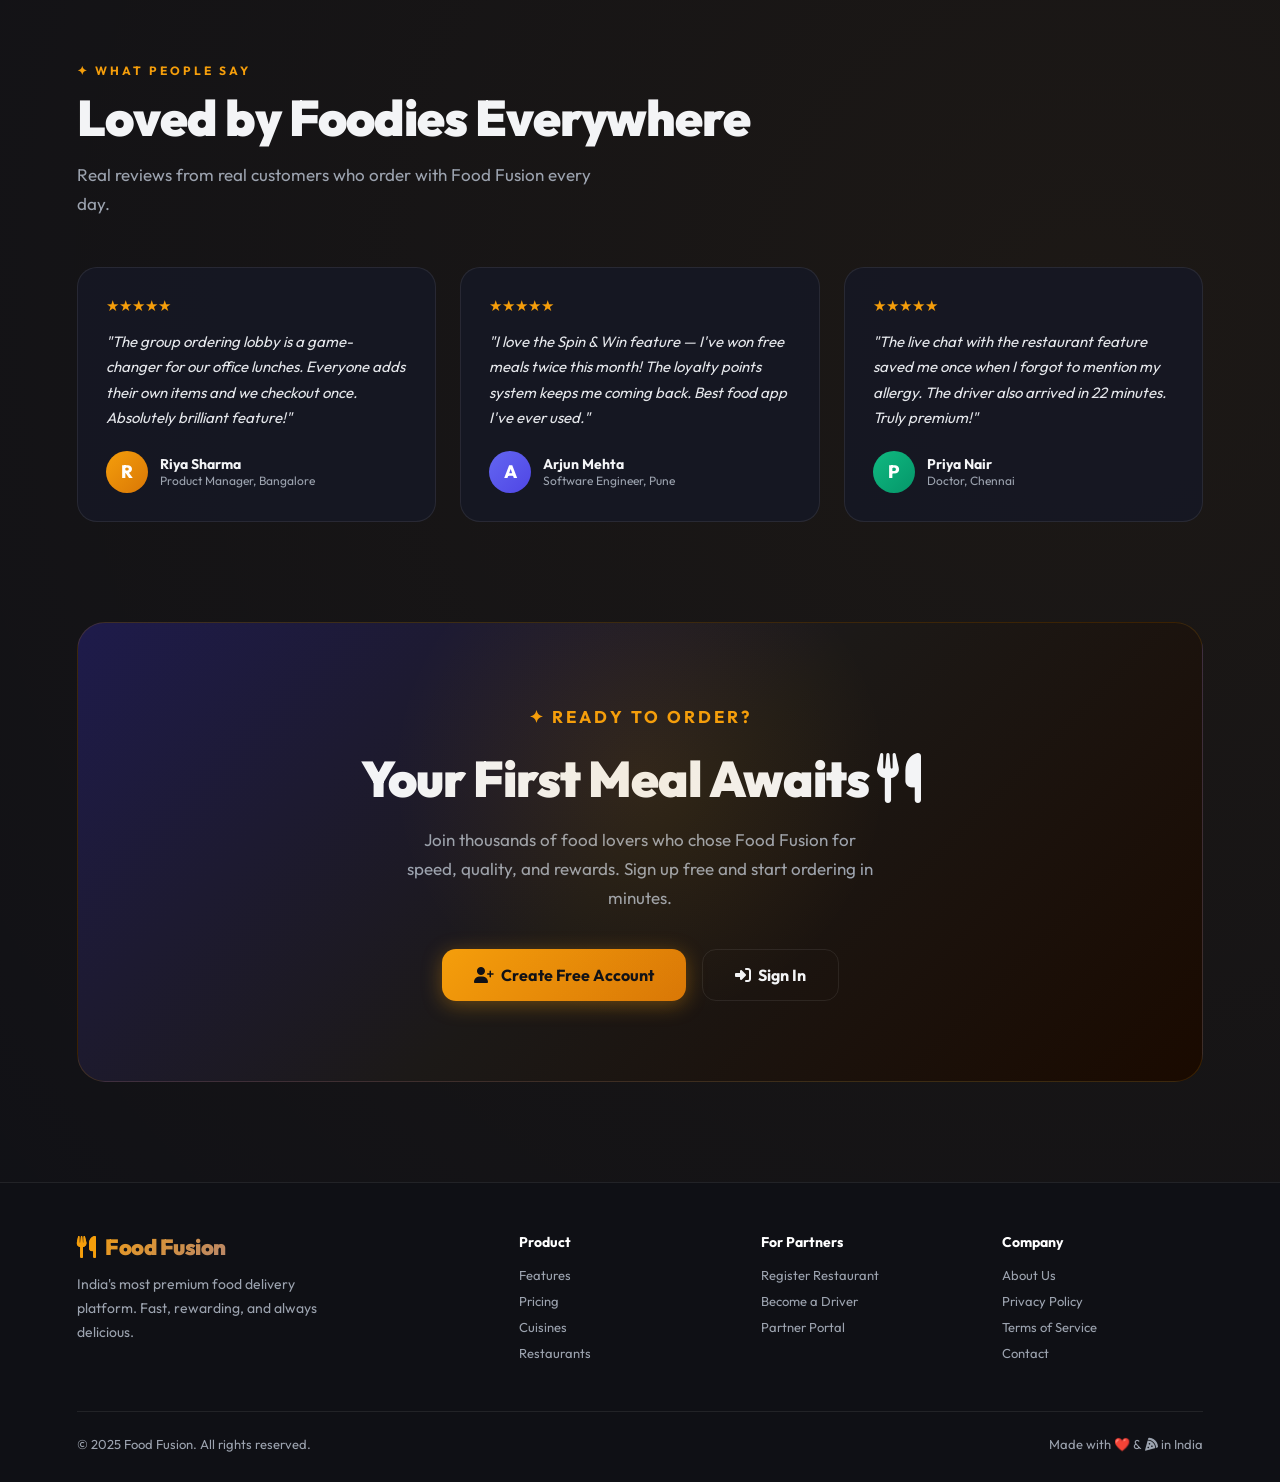
==== commit 9522240f: "updated" ====
--- a/src/main/resources/static/landing.html
+++ b/src/main/resources/static/landing.html
@@ -5,6 +5,7 @@
     <meta name="viewport" content="width=device-width, initial-scale=1.0">
     <meta name="description" content="Food Fusion — India's most premium food delivery experience. Discover restaurants, earn loyalty rewards, and enjoy lightning-fast delivery.">
     <title>Food Fusion — Premium Food Delivery</title>
+    <link rel="icon" type="image/png" href="images/logo.png">
     <link rel="stylesheet" href="https://cdnjs.cloudflare.com/ajax/libs/font-awesome/6.4.0/css/all.min.css">
     <link href="https://fonts.googleapis.com/css2?family=Outfit:wght@300;400;500;600;700;800;900&display=swap" rel="stylesheet">
     <style>
